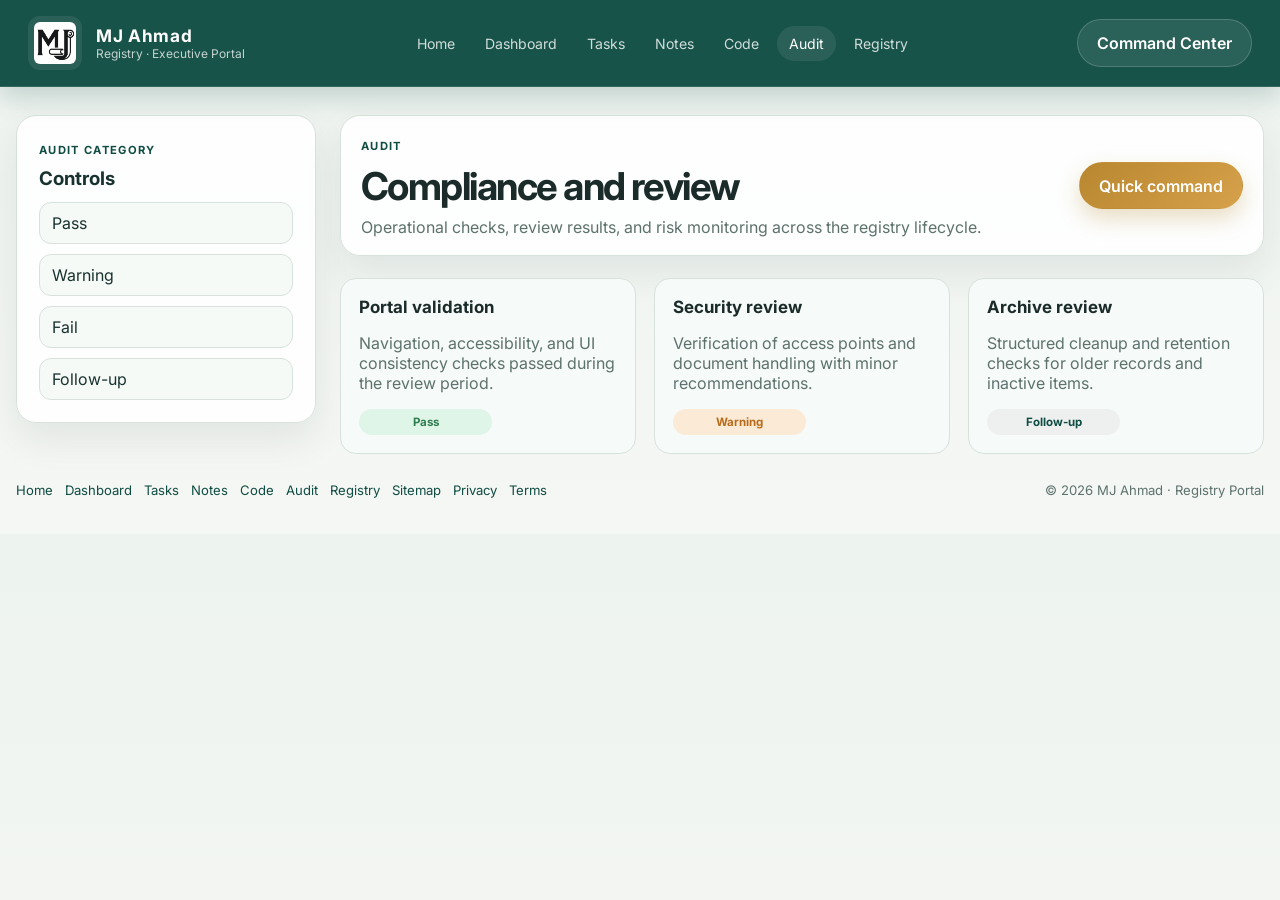
==== pages/audit.html @ 9f217f85 "Create a polished multi-page registry portal with a modern home page, executive dashboard, and legal" ====
<!DOCTYPE html>
<html lang="en">
  <head>
    <meta charset="UTF-8" />
    <meta name="viewport" content="width=device-width, initial-scale=1.0" />
    <title>Audit | MJ Ahmad Registry</title>
    <link rel="preconnect" href="https://fonts.googleapis.com" />
    <link rel="preconnect" href="https://fonts.gstatic.com" crossorigin />
    <link href="https://fonts.googleapis.com/css2?family=Hind+Siliguri:wght@400;500;600;700&family=Inter:wght@400;500;600;700;800&display=swap" rel="stylesheet" />
    <link rel="stylesheet" href="../assets/styles.css" />
  </head>
  <body>
    <header class="site-header">
      <div class="brand-wrap">
        <img class="brand-logo" src="../assets/logo.png" alt="MJ Ahmad Registry" />
        <div>
          <div class="brand-title">MJ Ahmad</div>
          <div class="brand-subtitle">Registry · Executive Portal</div>
        </div>
      </div>

      <nav class="main-nav" aria-label="Main navigation">
        <a href="../index.html">Home</a>
        <a href="dashboard.html">Dashboard</a>
        <a href="tasks.html">Tasks</a>
        <a href="notes.html">Notes</a>
        <a href="code.html">Code</a>
        <a href="audit.html" class="active">Audit</a>
        <a href="registry.html">Registry</a>
      </nav>

      <div class="nav-actions">
        <button class="button secondary command-toggle" type="button">Command Center</button>
      </div>
    </header>

    <main class="page-shell">
      <aside class="sidebar">
        <section class="panel">
          <div class="panel-label">Audit category</div>
          <h3>Controls</h3>
          <ul class="sidebar-links">
            <li><a href="#">Pass</a></li>
            <li><a href="#">Warning</a></li>
            <li><a href="#">Fail</a></li>
            <li><a href="#">Follow-up</a></li>
          </ul>
        </section>
      </aside>

      <section class="content-area">
        <section class="panel page-hero">
          <div>
            <div class="eyebrow">Audit</div>
            <h1>Compliance and review</h1>
            <p>Operational checks, review results, and risk monitoring across the registry lifecycle.</p>
          </div>
          <button class="button primary command-toggle" type="button">Quick command</button>
        </section>

        <section class="card-grid">
          <article class="info-card">
            <h3>Portal validation</h3>
            <p>Navigation, accessibility, and UI consistency checks passed during the review period.</p>
            <span class="status-pill status-success">Pass</span>
          </article>
          <article class="info-card">
            <h3>Security review</h3>
            <p>Verification of access points and document handling with minor recommendations.</p>
            <span class="status-pill status-warning">Warning</span>
          </article>
          <article class="info-card">
            <h3>Archive review</h3>
            <p>Structured cleanup and retention checks for older records and inactive items.</p>
            <span class="status-pill status-soft">Follow-up</span>
          </article>
        </section>
      </section>
    </main>

    <div class="command-panel" id="commandPanel" aria-hidden="true">
      <div class="command-panel-inner" role="dialog" aria-modal="true" aria-labelledby="commandTitle">
        <div class="command-header">
          <div>
            <div class="panel-label">Command Center</div>
            <h3 id="commandTitle">Quick commands</h3>
          </div>
          <button class="close-panel" type="button" aria-label="Close command center">×</button>
        </div>
        <div class="command-tabs">
          <button class="tab active" type="button">Actions</button>
          <button class="tab" type="button">Links</button>
          <button class="tab" type="button">Info</button>
        </div>
        <div class="command-content">
          <div class="command-block">
            <div class="command-label">Add audit</div>
            <div class="command-row">
              <code>./run.sh audit "Title" --result pass --related TSK-2026-0001</code>
              <button type="button">Copy</button>
            </div>
          </div>
        </div>
      </div>
    </div>

    <footer class="site-footer">
      <div class="footer-links">
        <a href="../index.html">Home</a>
        <a href="dashboard.html">Dashboard</a>
        <a href="tasks.html">Tasks</a>
        <a href="notes.html">Notes</a>
        <a href="code.html">Code</a>
        <a href="audit.html">Audit</a>
        <a href="registry.html">Registry</a>
        <a href="sitemap.html">Sitemap</a>
        <a href="privacy.html">Privacy</a>
        <a href="terms.html">Terms</a>
      </div>
      <div class="footer-meta">© <span id="year"></span> MJ Ahmad · Registry Portal</div>
    </footer>

    <script src="../assets/app.js"></script>
  </body>
</html>
---- assets/styles.css ----
body {
  margin: 0;
  font-family: "Inter", "Hind Siliguri", sans-serif;
  background: linear-gradient(180deg, #edf3ef 0%, #f5f7f4 100%);
  color: #1a2b2a;
}

a {
  color: inherit;
  text-decoration: none;
}

img {
  max-width: 100%;
  display: block;
}

button, input, textarea {
  font: inherit;
}

:root {
  --bg: #edf3ef;
  --bg-strong: #dfeae4;
  --panel: rgba(255, 255, 255, 0.9);
  --panel-strong: #ffffff;
  --line: #d7e2db;
  --line-strong: #bfd0c5;
  --ink: #18322f;
  --muted: #5d726d;
  --forest: #0f4c42;
  --forest-soft: #1d635a;
  --forest-2: #123b36;
  --gold: #b8872f;
  --gold-soft: #f6ead1;
  --success: #2e7d4f;
  --success-soft: #dff5e7;
  --warning: #b96a18;
  --warning-soft: #fbead6;
  --info: #295b94;
  --info-soft: #ddefff;
  --shadow: 0 16px 38px rgba(18, 39, 35, 0.08);
  --radius: 20px;
  --radius-sm: 12px;
  --header-height: 86px;
}

.site-header {
  position: sticky;
  top: 0;
  z-index: 40;
  height: var(--header-height);
  display: flex;
  align-items: center;
  justify-content: space-between;
  gap: 24px;
  padding: 0 28px;
  background: rgba(15, 76, 66, 0.96);
  border-bottom: 1px solid rgba(255, 255, 255, 0.12);
  backdrop-filter: blur(14px);
  box-shadow: 0 10px 24px rgba(15, 76, 66, 0.2);
}

.brand-wrap {
  display: flex;
  align-items: center;
  gap: 14px;
  min-width: 220px;
}

.brand-logo {
  width: 42px;
  height: 42px;
  border-radius: 12px;
  background: rgba(255, 255, 255, 0.08);
  padding: 6px;
}

.brand-title {
  color: #ffffff;
  font-weight: 700;
  font-size: 1.08rem;
  letter-spacing: 0.04em;
}

.brand-subtitle {
  color: rgba(255, 255, 255, 0.75);
  font-size: 0.75rem;
}

.main-nav {
  display: flex;
  align-items: center;
  justify-content: center;
  gap: 6px;
  flex-wrap: wrap;
}

.main-nav a {
  color: rgba(255, 255, 255, 0.8);
  padding: 9px 12px;
  border-radius: 999px;
  font-size: 0.88rem;
  transition: all 0.2s ease;
}

.main-nav a:hover,
.main-nav a.active {
  background: rgba(255, 255, 255, 0.08);
  color: #ffffff;
}

.nav-actions {
  display: flex;
  align-items: center;
  gap: 12px;
}

.button {
  border: 1px solid transparent;
  border-radius: 999px;
  padding: 0.8rem 1.2rem;
  cursor: pointer;
  transition: transform 0.2s ease, box-shadow 0.2s ease;
  font-weight: 600;
  display: inline-flex;
  align-items: center;
  justify-content: center;
}

.button:hover {
  transform: translateY(-1px);
}

.button.primary {
  background: linear-gradient(135deg, var(--gold) 0%, #d6a14a 100%);
  color: #fff;
  box-shadow: 0 10px 22px rgba(184, 135, 47, 0.28);
}

.button.secondary {
  background: rgba(255, 255, 255, 0.08);
  border-color: rgba(255, 255, 255, 0.18);
  color: #ffffff;
}

.page-shell {
  width: min(1380px, calc(100% - 32px));
  margin: 28px auto 12px;
  display: grid;
  grid-template-columns: 300px minmax(0, 1fr);
  gap: 24px;
}

.sidebar,
.content-area {
  display: flex;
  flex-direction: column;
  gap: 22px;
}

.panel {
  background: var(--panel);
  border: 1px solid var(--line);
  border-radius: var(--radius);
  box-shadow: var(--shadow);
  padding: 22px;
}

.dashboard-card h3,
.panel h2,
.panel h3 {
  margin: 0;
  color: var(--ink);
}

.panel-label,
.eyebrow {
  display: inline-block;
  margin-bottom: 10px;
  font-size: 0.7rem;
  letter-spacing: 0.12em;
  text-transform: uppercase;
  color: var(--forest);
  font-weight: 700;
}

.mini-bars {
  display: flex;
  align-items: end;
  gap: 8px;
  height: 100px;
  margin: 18px 0 12px;
}

.mini-bars span {
  flex: 1;
  border-radius: 999px 999px 0 0;
  background: linear-gradient(180deg, var(--forest) 0%, #69b5a7 100%);
}

.stat-inline {
  display: flex;
  align-items: baseline;
  justify-content: space-between;
  gap: 12px;
  border-top: 1px solid var(--line);
  padding-top: 14px;
}

.stat-inline strong {
  font-size: 1.6rem;
}

.stat-inline span {
  color: var(--muted);
}

.sidebar-links {
  list-style: none;
  padding: 0;
  margin: 12px 0 0;
  display: grid;
  gap: 10px;
}

.sidebar-links a {
  display: block;
  padding: 10px 12px;
  border-radius: 12px;
  background: #f6faf7;
  border: 1px solid var(--line);
  color: var(--ink);
  transition: all 0.2s ease;
}

.sidebar-links a:hover {
  border-color: var(--forest);
  background: var(--forest-soft);
  color: white;
}

.hero {
  display: grid;
  grid-template-columns: minmax(0, 1.7fr) minmax(220px, 0.8fr);
  gap: 22px;
  align-items: center;
  background: linear-gradient(135deg, rgba(15, 76, 66, 0.98), rgba(18, 61, 56, 0.8));
  color: #ffffff;
  border: 1px solid rgba(255, 255, 255, 0.08);
}

.hero .eyebrow {
  color: #d2ecdf;
}

.hero h1 {
  margin: 0;
  font-size: clamp(2rem, 4vw, 3.3rem);
  line-height: 1.08;
  letter-spacing: -0.04em;
}

.hero p {
  margin: 18px 0 0;
  color: rgba(255, 255, 255, 0.8);
  font-size: 1.03rem;
  max-width: 62ch;
}

.hero-actions {
  display: flex;
  gap: 12px;
  flex-wrap: wrap;
  margin-top: 24px;
}

.hero-side {
  display: flex;
  justify-content: center;
}

.hero-panel {
  width: min(100%, 270px);
  background: rgba(255, 255, 255, 0.06);
  border: 1px solid rgba(255, 255, 255, 0.12);
  border-radius: 18px;
  padding: 18px;
}

.metric-stack {
  display: grid;
  gap: 14px;
}

.metric-stack > div {
  display: flex;
  align-items: baseline;
  justify-content: space-between;
  gap: 12px;
  padding: 10px 12px;
  border-radius: 12px;
  background: rgba(255, 255, 255, 0.04);
}

.metric-stack strong {
  font-size: 1.7rem;
}

.metric-stack span {
  color: rgba(255, 255, 255, 0.75);
}

.metrics-grid {
  display: grid;
  grid-template-columns: repeat(4, minmax(0, 1fr));
  gap: 18px;
}

.metric-card {
  padding: 18px 18px 16px;
}

.metric-top {
  display: flex;
  align-items: center;
  justify-content: space-between;
  gap: 8px;
  margin-bottom: 18px;
}

.metric-top .label {
  color: var(--muted);
  font-size: 0.82rem;
}

.metric-value {
  font-size: clamp(2rem, 3vw, 2.5rem);
  font-weight: 800;
  line-height: 1;
  letter-spacing: -0.04em;
}

.metric-meta {
  color: var(--muted);
  font-size: 0.82rem;
  margin-top: 12px;
}

.badge {
  display: inline-flex;
  align-items: center;
  border-radius: 999px;
  padding: 0.38rem 0.7rem;
  font-size: 0.7rem;
  font-weight: 700;
}

.badge-warning { background: var(--warning-soft); color: var(--warning); }
.badge-success { background: var(--success-soft); color: var(--success); }
.badge-info { background: var(--info-soft); color: var(--info); }
.badge-soft { background: #eef2f2; color: var(--forest); }

.content-grid {
  display: grid;
  gap: 22px;
}

.two-col {
  grid-template-columns: minmax(0, 1.2fr) minmax(300px, 0.8fr);
}

.section-header {
  display: flex;
  align-items: center;
  justify-content: space-between;
  gap: 14px;
  margin-bottom: 16px;
}

.section-header h2 {
  font-size: 1.4rem;
}

.section-header a,
.link-button {
  color: var(--forest);
  font-weight: 700;
  background: transparent;
  border: none;
  cursor: pointer;
}

.list-stack {
  display: grid;
  gap: 12px;
}

.list-row {
  display: flex;
  align-items: center;
  justify-content: space-between;
  gap: 14px;
  border: 1px solid var(--line);
  border-radius: 14px;
  background: #f7faf8;
  padding: 14px 14px;
}

.list-row strong {
  display: block;
  margin-bottom: 4px;
}

.list-row small {
  color: var(--muted);
}

.status-pill {
  display: inline-flex;
  align-items: center;
  justify-content: center;
  min-width: 110px;
  padding: 0.36rem 0.72rem;
  border-radius: 999px;
  font-size: 0.72rem;
  font-weight: 700;
}

.status-warning { background: var(--warning-soft); color: var(--warning); }
.status-info { background: var(--info-soft); color: var(--info); }
.status-success { background: var(--success-soft); color: var(--success); }
.status-soft { background: #edf0ef; color: var(--forest); }

.command-blocks {
  display: grid;
  gap: 12px;
}

.command-item {
  display: flex;
  align-items: center;
  justify-content: space-between;
  gap: 10px;
  background: #f6faf7;
  border: 1px solid var(--line);
  border-radius: 12px;
  padding: 12px 14px;
}

.command-item span {
  color: var(--ink);
  font-weight: 600;
}

.command-item code {
  background: #112d2a;
  color: #d7f0ea;
  border-radius: 8px;
  padding: 0.45rem 0.6rem;
  font-size: 0.76rem;
}

.portal-grid {
  display: grid;
  grid-template-columns: repeat(3, minmax(0, 1fr));
  gap: 14px;
}

.portal-card {
  display: flex;
  flex-direction: column;
  justify-content: center;
  gap: 8px;
  min-height: 140px;
  padding: 18px;
  background: linear-gradient(180deg, #f7faf8 0%, #eef5f3 100%);
  border: 1px solid var(--line);
  border-radius: 16px;
  transition: transform 0.2s ease, box-shadow 0.2s ease, border-color 0.2s ease;
}

.portal-card:hover {
  transform: translateY(-2px);
  border-color: var(--forest);
  box-shadow: 0 12px 26px rgba(15, 76, 66, 0.08);
}

.portal-icon {
  font-size: 1.8rem;
  color: var(--forest);
}

.portal-card strong {
  font-size: 1.06rem;
}

.portal-card small {
  color: var(--muted);
}

.site-footer {
  width: min(1380px, calc(100% - 32px));
  margin: 6px auto 28px;
  display: flex;
  align-items: center;
  justify-content: space-between;
  gap: 18px;
  flex-wrap: wrap;
  padding: 16px 4px 8px;
  color: var(--muted);
}

.footer-links {
  display: flex;
  justify-content: flex-start;
  align-items: center;
  gap: 12px;
  flex-wrap: wrap;
}

.footer-links a {
  font-size: 0.82rem;
  color: var(--forest);
}

.footer-meta {
  font-size: 0.82rem;
}

.page-hero {
  display: flex;
  align-items: center;
  justify-content: space-between;
  gap: 16px;
  padding: 18px 20px;
}

.page-hero h1 {
  margin: 0;
  font-size: clamp(2rem, 3vw, 2.6rem);
  letter-spacing: -0.04em;
}

.page-hero p {
  margin: 8px 0 0;
  color: var(--muted);
}

.kpi-grid {
  display: grid;
  grid-template-columns: repeat(4, minmax(0, 1fr));
  gap: 18px;
}

.kpi-grid .panel {
  padding: 18px;
}

.table-wrap {
  overflow: auto;
}

.data-table {
  width: 100%;
  border-collapse: collapse;
  min-width: 720px;
}

.data-table th,
.data-table td {
  padding: 14px 12px;
  border-bottom: 1px solid var(--line);
  text-align: left;
}

.data-table th {
  color: var(--muted);
  font-size: 0.75rem;
  text-transform: uppercase;
  letter-spacing: 0.08em;
}

.data-table tr:hover td {
  background: rgba(15, 76, 66, 0.02);
}

.table-tag {
  display: inline-flex;
  padding: 0.42rem 0.7rem;
  border-radius: 999px;
  background: #edf2ef;
  color: var(--forest);
  font-size: 0.72rem;
  font-weight: 700;
}

.card-grid {
  display: grid;
  grid-template-columns: repeat(3, minmax(0, 1fr));
  gap: 18px;
}

.info-card {
  background: #f6faf8;
  border: 1px solid var(--line);
  border-radius: 16px;
  padding: 18px;
}

.info-card h3 {
  margin: 0 0 10px;
  font-size: 1.06rem;
}

.info-card p,
.info-card li,
.info-card dl {
  color: var(--muted);
}

.info-card ul {
  margin: 0;
  padding-left: 18px;
  display: grid;
  gap: 8px;
}

.legal-page {
  max-width: 980px;
  margin: 0 auto;
}

.legal-page .panel {
  padding: 26px 28px;
}

.legal-page h1 {
  margin-top: 0;
  margin-bottom: 12px;
  font-size: clamp(2rem, 3vw, 2.6rem);
}

.legal-page h2 {
  font-size: 1.15rem;
  margin-top: 26px;
  margin-bottom: 10px;
}

.legal-page p,
.legal-page li {
  color: var(--muted);
  line-height: 1.7;
}

.command-panel {
  position: fixed;
  inset: 0;
  background: rgba(12, 20, 19, 0.52);
  display: none;
  align-items: center;
  justify-content: center;
  z-index: 80;
  padding: 20px;
}

.command-panel.visible {
  display: flex;
}

.command-panel-inner {
  width: min(720px, 100%);
  background: var(--panel-strong);
  border: 1px solid var(--line);
  border-radius: 24px;
  box-shadow: 0 22px 55px rgba(14, 26, 24, 0.2);
  padding: 20px 22px 18px;
}

.command-header {
  display: flex;
  align-items: center;
  justify-content: space-between;
  gap: 12px;
  margin-bottom: 16px;
}

.command-header h3 {
  margin: 0;
}

.close-panel {
  width: 38px;
  height: 38px;
  border: 1px solid var(--line);
  border-radius: 50%;
  background: #f7faf8;
  cursor: pointer;
  font-size: 1.4rem;
}

.command-tabs {
  display: flex;
  gap: 10px;
  flex-wrap: wrap;
  padding-bottom: 16px;
  border-bottom: 1px solid var(--line);
}

.tab {
  border: 1px solid var(--line);
  background: #f5faf7;
  color: var(--ink);
  border-radius: 999px;
  padding: 0.6rem 0.9rem;
  cursor: pointer;
  font-weight: 600;
}

.tab.active {
  background: var(--forest);
  border-color: var(--forest);
  color: white;
}

.command-content {
  padding-top: 18px;
  display: grid;
  gap: 12px;
}

.command-block {
  border: 1px solid var(--line);
  border-radius: 14px;
  background: #f7faf8;
  padding: 14px;
}

.command-label {
  font-size: 0.8rem;
  text-transform: uppercase;
  letter-spacing: 0.08em;
  color: var(--muted);
  margin-bottom: 10px;
}

.command-row {
  display: flex;
  align-items: center;
  justify-content: space-between;
  gap: 12px;
}

.command-row code {
  flex: 1;
  min-width: 0;
  white-space: nowrap;
  overflow: auto;
  background: #112d2a;
  color: #d7f0ea;
  padding: 0.8rem 0.9rem;
  border-radius: 10px;
  font-size: 0.8rem;
}

.command-row button {
  border: 1px solid var(--line);
  background: white;
  border-radius: 10px;
  padding: 0.8rem 0.9rem;
  cursor: pointer;
}

@media (max-width: 1100px) {
  .page-shell {
    grid-template-columns: 1fr;
  }

  .metrics-grid,
  .kpi-grid,
  .card-grid {
    grid-template-columns: repeat(2, minmax(0, 1fr));
  }
}

@media (max-width: 820px) {
  .site-header {
    flex-wrap: wrap;
    justify-content: center;
    height: auto;
    padding-top: 16px;
    padding-bottom: 16px;
  }

  .main-nav {
    width: 100%;
    justify-content: center;
  }

  .hero,
  .two-col,
  .portal-grid,
  .metrics-grid,
  .kpi-grid,
  .card-grid {
    grid-template-columns: 1fr;
  }

  .site-footer {
    justify-content: center;
    text-align: center;
  }
}

@media (max-width: 560px) {
  .page-shell,
  .site-footer {
    width: min(100% - 18px, 1380px);
  }

  .panel,
  .metric-card {
    padding: 18px 16px;
  }

  .hero-actions,
  .command-row {
    flex-direction: column;
    align-items: stretch;
  }
}
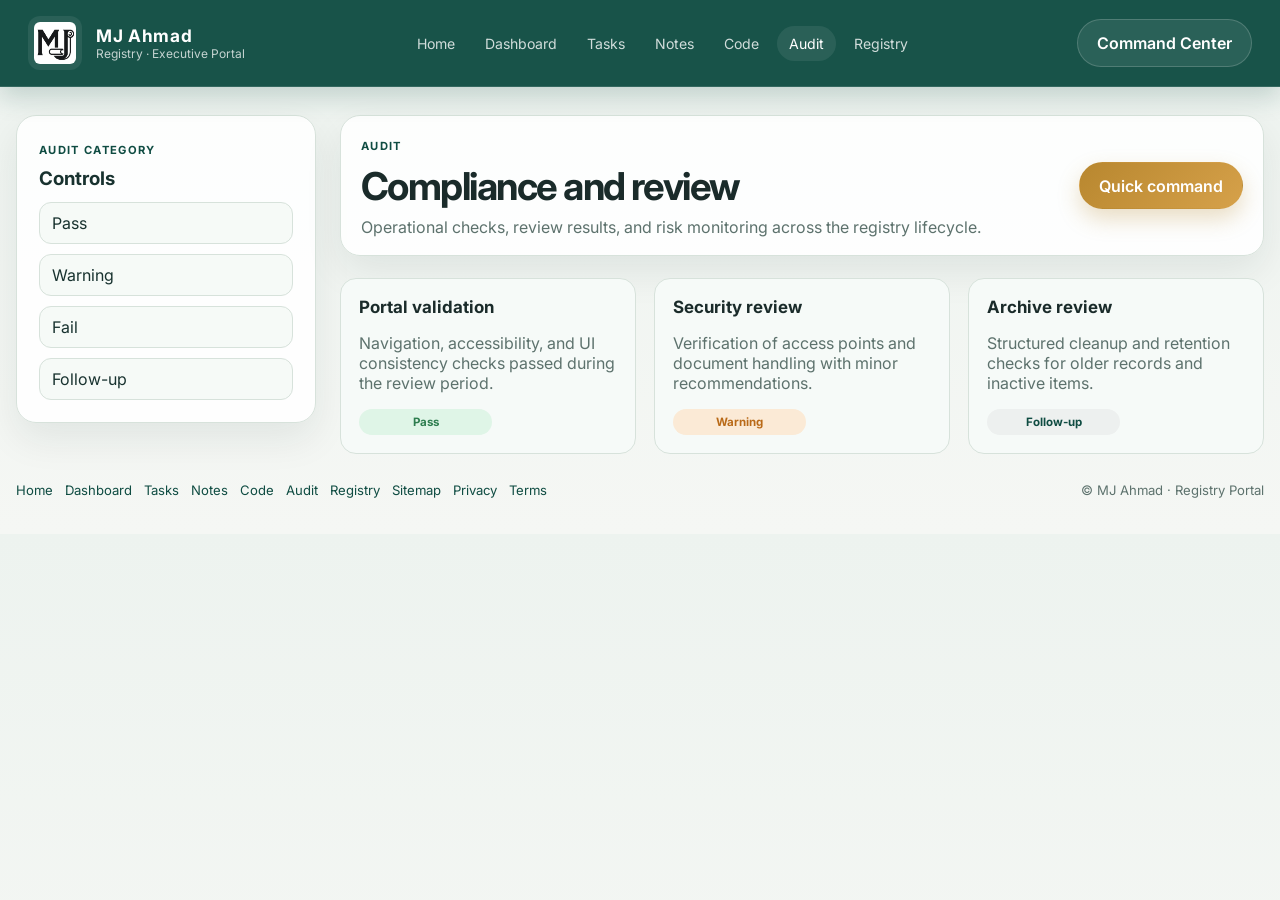
==== commit f5248a16: "Add dynamic data-driven metrics and richer registry page rendering while preserving the polished sta" ====
--- a/pages/audit.html
+++ b/pages/audit.html
@@ -9,7 +9,7 @@
     <link href="https://fonts.googleapis.com/css2?family=Hind+Siliguri:wght@400;500;600;700&family=Inter:wght@400;500;600;700;800&display=swap" rel="stylesheet" />
     <link rel="stylesheet" href="../assets/styles.css" />
   </head>
-  <body>
+  <body data-page="audit" data-root="..">
     <header class="site-header">
       <div class="brand-wrap">
         <img class="brand-logo" src="../assets/logo.png" alt="MJ Ahmad Registry" />
@@ -58,7 +58,7 @@
           <button class="button primary command-toggle" type="button">Quick command</button>
         </section>
 
-        <section class="card-grid">
+        <section id="audit-grid" class="card-grid">
           <article class="info-card">
             <h3>Portal validation</h3>
             <p>Navigation, accessibility, and UI consistency checks passed during the review period.</p>
